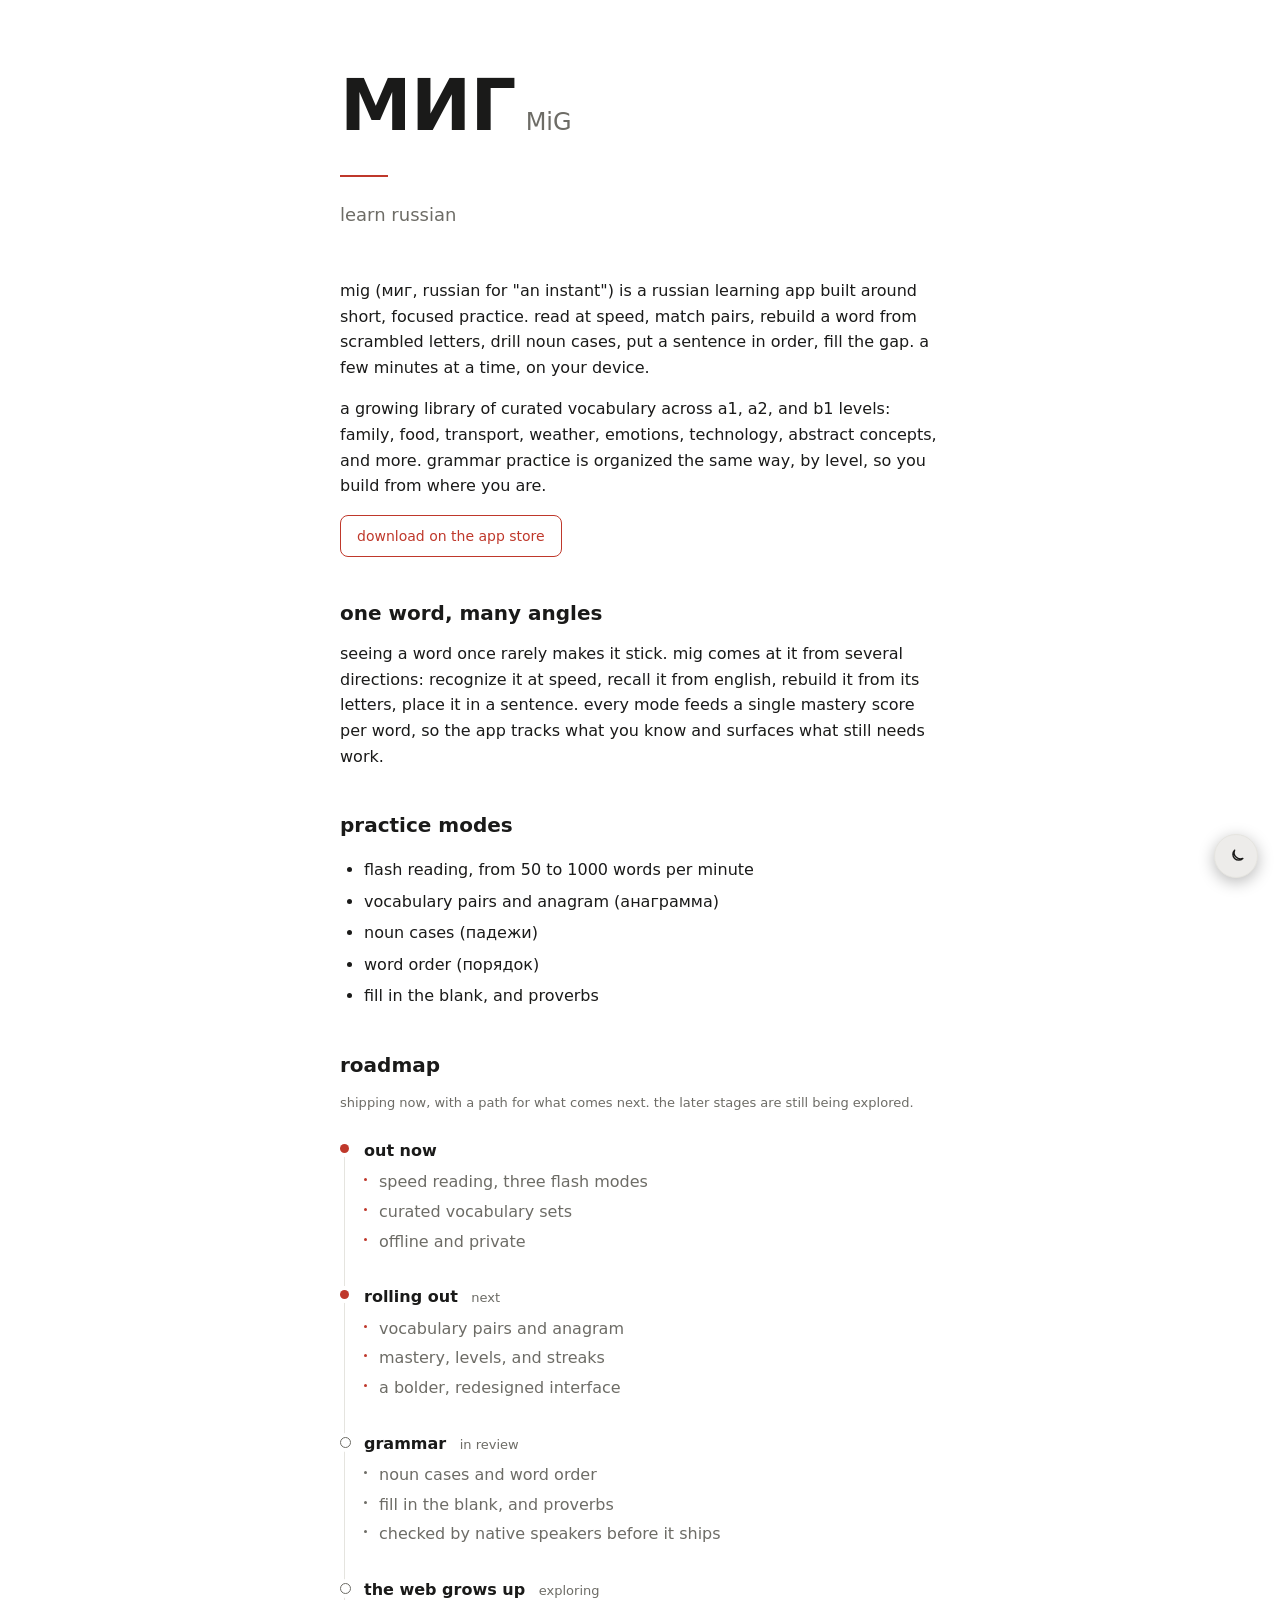
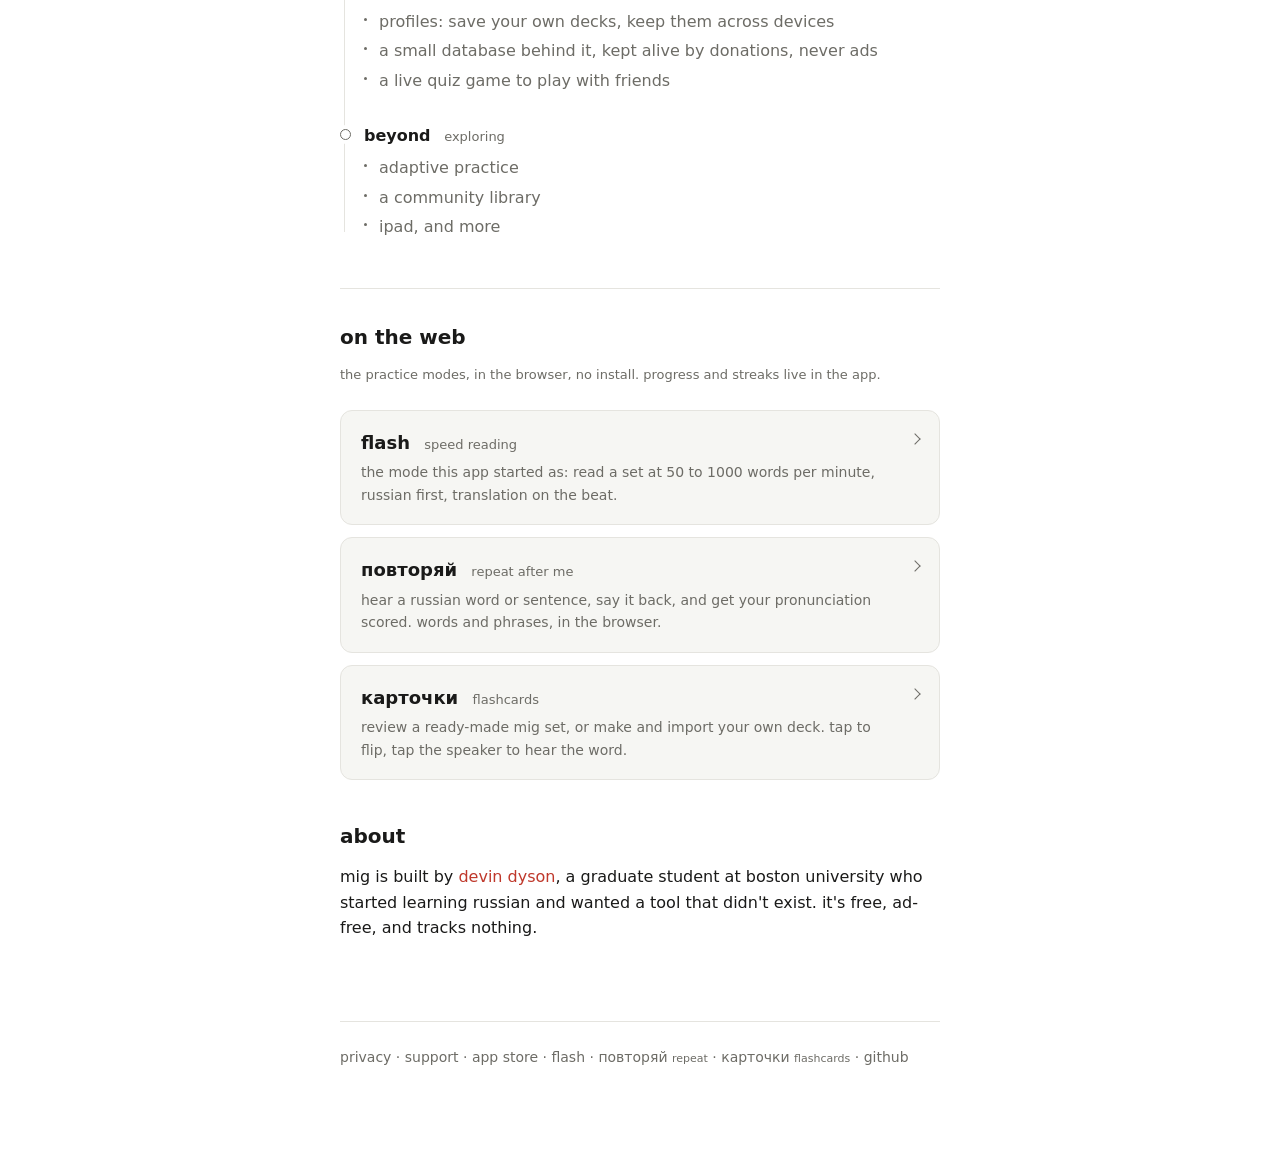
==== index.html @ af084c80 "flash on the web, and the roadmap grows up The speed reader — the mode this app started as — joins п" ====
<!DOCTYPE html>
<html lang="en">
<head>
<meta charset="UTF-8">
<meta name="viewport" content="width=device-width, initial-scale=1.0">
<title>mig · learn russian</title>
<meta name="description" content="mig is a russian learning app: speed reading, vocabulary practice, grammar, and повторяй, a pronunciation trainer you can play in the browser.">
<script>(function(){try{var t=localStorage.getItem('mig-theme')||(matchMedia('(prefers-color-scheme: dark)').matches?'dark':'light');document.documentElement.setAttribute('data-theme',t);}catch(e){document.documentElement.setAttribute('data-theme','dark');}})();</script>
<link rel="icon" href="/favicon.svg" type="image/svg+xml">
<link rel="icon" href="/favicon-96.png" sizes="96x96" type="image/png">
<link rel="apple-touch-icon" href="/apple-touch-icon.png">
<link rel="stylesheet" href="style.css">
</head>
<body>
<main>
  <header class="lockup hero">
    <div class="logo big">
      <span class="cyrillic">МИГ</span>
      <span class="latin">MiG</span>
    </div>
    <div class="rule"></div>
    <p class="tagline">learn russian</p>
  </header>

  <section>
    <p>mig (миг, russian for "an instant") is a russian learning app built around short, focused practice. read at speed, match pairs, rebuild a word from scrambled letters, drill noun cases, put a sentence in order, fill the gap. a few minutes at a time, on your device.</p>
    <p>a growing library of curated vocabulary across a1, a2, and b1 levels: family, food, transport, weather, emotions, technology, abstract concepts, and more. grammar practice is organized the same way, by level, so you build from where you are.</p>
    <a class="cta" href="https://apps.apple.com/us/app/mig-russian-speed-reader/id6774667702">download on the app store</a>
  </section>

  <section>
    <h2>one word, many angles</h2>
    <p>seeing a word once rarely makes it stick. mig comes at it from several directions: recognize it at speed, recall it from english, rebuild it from its letters, place it in a sentence. every mode feeds a single mastery score per word, so the app tracks what you know and surfaces what still needs work.</p>
  </section>

  <section>
    <h2>practice modes</h2>
    <ul>
      <li>flash reading, from 50 to 1000 words per minute</li>
      <li>vocabulary pairs and anagram (анаграмма)</li>
      <li>noun cases (падежи)</li>
      <li>word order (порядок)</li>
      <li>fill in the blank, and proverbs</li>
    </ul>
  </section>

  <section>
    <h2>roadmap</h2>
    <p class="meta">shipping now, with a path for what comes next. the later stages are still being explored.</p>
    <div class="roadmap">
      <div class="stage">
        <h3>out now</h3>
        <ul>
          <li>speed reading, three flash modes</li>
          <li>curated vocabulary sets</li>
          <li>offline and private</li>
        </ul>
      </div>
      <div class="stage">
        <h3>rolling out <span class="when">next</span></h3>
        <ul>
          <li>vocabulary pairs and anagram</li>
          <li>mastery, levels, and streaks</li>
          <li>a bolder, redesigned interface</li>
        </ul>
      </div>
      <div class="stage exploring">
        <h3>grammar <span class="when">in review</span></h3>
        <ul>
          <li>noun cases and word order</li>
          <li>fill in the blank, and proverbs</li>
          <li>checked by native speakers before it ships</li>
        </ul>
      </div>
      <div class="stage exploring">
        <h3>the web grows up <span class="when">exploring</span></h3>
        <ul>
          <li>profiles: save your own decks, keep them across devices</li>
          <li>a small database behind it, kept alive by donations, never ads</li>
          <li>a live quiz game to play with friends</li>
        </ul>
      </div>
      <div class="stage exploring">
        <h3>beyond <span class="when">exploring</span></h3>
        <ul>
          <li>adaptive practice</li>
          <li>a community library</li>
          <li>ipad, and more</li>
        </ul>
      </div>
    </div>
  </section>

  <section class="onweb">
    <h2>on the web</h2>
    <p class="meta">the practice modes, in the browser, no install. progress and streaks live in the app.</p>
    <a class="tool" href="flash/">
      <div class="tool-name">flash <span class="lat">speed reading</span></div>
      <div class="tool-desc">the mode this app started as: read a set at 50 to 1000 words per minute, russian first, translation on the beat.</div>
    </a>
    <a class="tool" href="repeat/">
      <div class="tool-name">повторяй <span class="lat">repeat after me</span></div>
      <div class="tool-desc">hear a russian word or sentence, say it back, and get your pronunciation scored. words and phrases, in the browser.</div>
    </a>
    <a class="tool" href="cards/">
      <div class="tool-name">карточки <span class="lat">flashcards</span></div>
      <div class="tool-desc">review a ready-made mig set, or make and import your own deck. tap to flip, tap the speaker to hear the word.</div>
    </a>
  </section>

  <section>
    <h2>about</h2>
    <p>mig is built by <a href="https://github.com/ddyson1">devin dyson</a>, a graduate student at boston university who started learning russian and wanted a tool that didn't exist. it's free, ad-free, and tracks nothing.</p>
  </section>

  <footer>
    <a href="privacy.html">privacy</a> ·
    <a href="support.html">support</a> ·
    <a href="https://apps.apple.com/us/app/mig-russian-speed-reader/id6774667702">app store</a> ·
    <a href="flash/">flash</a> ·
    <a href="repeat/">повторяй <span class="lat">repeat</span></a> ·
    <a href="cards/">карточки <span class="lat">flashcards</span></a> ·
    <a href="https://github.com/mig-app">github</a>
  </footer>
</main>
<script src="theme.js"></script>
</body>
</html>
---- style.css ----
/* mig site brand language: notebook dark ground, near-white text,
   oxblood accents, lowercase, hairline rules.

   the palette now comes from the shared MiG design system (tokens.css,
   vendored from @mig/design). the site's own variable names are kept so the
   rest of this file is untouched. each one just points at a canonical
   --mig-* token, so the site and the app stay one color in one place.
   re-copy tokens.css from the design system when the palette changes. */
@import "tokens.css";

:root {
  --ground: var(--mig-ground);
  --card: var(--mig-card);
  --text: var(--mig-near-white);
  --muted: var(--mig-dim);
  --oxblood: var(--mig-oxblood);
  --hairline: var(--mig-hairline);
  --on-accent: #f5f3ec; /* text on the oxblood fill; stays light in both themes */
}

/* Light mode: clean white ground, neutral ink, the same single oxblood accent.
   Follows the device by default (a tiny inline script in each page sets
   data-theme before first paint); the corner toggle overrides and remembers. */
:root[data-theme="light"] {
  --mig-ground: #ffffff;
  --mig-card: #f6f6f3;
  --mig-panel: #edecea;
  --mig-hairline: #e5e4df;
  --mig-bar-floor: #f2f1ee;
  --mig-oxblood-bright: #a82e23;
  --mig-oxblood-wash: #fbe4df;
  --mig-near-white: #1a1a19;
  --mig-gloss: #45443e;
  --mig-dim: #6d6c66;
  --mig-muted: #8a8983;
}

* {
  box-sizing: border-box;
  margin: 0;
  padding: 0;
}

html {
  background: var(--ground);
  -webkit-font-smoothing: antialiased;
  -moz-osx-font-smoothing: grayscale;
}

body {
  background: var(--ground);
  color: var(--text);
  font-family: -apple-system, BlinkMacSystemFont, "Segoe UI", "DejaVu Sans",
               system-ui, sans-serif;
  font-size: 16px;
  line-height: 1.6;
  min-height: 100vh;
  padding: 48px 24px 96px;
}

main {
  max-width: 600px;
  margin: 0 auto;
}

/* The МИГ / MiG lockup */
.lockup {
  margin-bottom: 48px;
}

.logo {
  display: flex;
  align-items: baseline;
  gap: 10px;
  text-decoration: none;
  color: var(--text);
}

.logo .cyrillic {
  font-size: 38px;
  font-weight: 600;
  letter-spacing: -0.01em;
}

.logo .latin {
  font-size: 14px;
  color: var(--muted);
  font-weight: 400;
}

.logo.big .cyrillic {
  font-size: 72px;
}

.logo.big .latin {
  font-size: 24px;
}

.rule {
  width: 48px;
  height: 2px;
  background: var(--oxblood);
  margin-top: 12px;
}

.hero .tagline {
  margin-top: 24px;
  color: var(--muted);
  font-size: 18px;
}

/* Typography */
h1 {
  font-size: 32px;
  font-weight: 600;
  margin-bottom: 8px;
  letter-spacing: -0.01em;
}

h2 {
  font-size: 20px;
  font-weight: 600;
  margin-top: 40px;
  margin-bottom: 12px;
  color: var(--text);
}

h3 {
  font-size: 16px;
  font-weight: 600;
  margin-top: 24px;
  margin-bottom: 8px;
  color: var(--text);
}

p {
  margin-bottom: 16px;
  color: var(--text);
}

.meta {
  color: var(--muted);
  font-size: 13px;
  margin-bottom: 24px;
}

ul {
  margin: 16px 0 24px 24px;
  color: var(--text);
}

li {
  margin-bottom: 6px;
}

.email {
  font-size: 18px;
  margin: 24px 0;
}

pre {
  background: var(--card);
  border-radius: 8px;
  padding: 16px;
  margin: 12px 0 20px;
  font-family: ui-monospace, SFMono-Regular, "SF Mono", Menlo, Consolas,
               "DejaVu Sans Mono", monospace;
  font-size: 14px;
  color: var(--text);
  overflow-x: auto;
  line-height: 1.5;
}

a {
  color: var(--oxblood);
  text-decoration: none;
  border-bottom: 1px solid transparent;
  transition: border-color 0.15s ease;
}

a:hover {
  border-bottom-color: var(--oxblood);
}

section {
  margin-bottom: 32px;
}

footer {
  margin-top: 80px;
  padding-top: 24px;
  border-top: 1px solid var(--hairline);
  color: var(--muted);
  font-size: 14px;
}

footer a {
  color: var(--muted);
}

footer a:hover {
  color: var(--text);
  border-bottom-color: var(--muted);
}

/* Mobile tightening */
@media (max-width: 480px) {
  body {
    padding: 32px 20px 64px;
    font-size: 15px;
  }

  .logo.big .cyrillic {
    font-size: 56px;
  }

  .logo.big .latin {
    font-size: 20px;
  }

  h1 {
    font-size: 28px;
  }

  .hero .tagline {
    font-size: 16px;
  }
}

/* roadmap (home): vertical timeline, uses existing brand tokens */
.roadmap {
  position: relative;
  margin-top: 8px;
  padding-left: 24px;
}
.roadmap::before {
  content: "";
  position: absolute;
  left: 4px;
  top: 6px;
  bottom: 8px;
  width: 1px;
  background: var(--hairline);
}
.roadmap .stage {
  position: relative;
  padding-bottom: 26px;
}
.roadmap .stage:last-child { padding-bottom: 0; }
.roadmap .stage::before {
  content: "";
  position: absolute;
  left: -24px;
  top: 6px;
  width: 9px;
  height: 9px;
  border-radius: 50%;
  background: var(--oxblood);
  box-shadow: 0 0 0 4px var(--ground);
}
.roadmap .stage.exploring::before {
  background: var(--ground);
  border: 1.5px solid var(--muted);
}
.roadmap h3 { margin-top: 0; margin-bottom: 6px; }
.roadmap h3 .when {
  font-weight: 400;
  font-size: 13px;
  color: var(--muted);
  margin-left: 8px;
}
.roadmap ul { margin: 0; list-style: none; }
.roadmap li {
  position: relative;
  padding-left: 15px;
  margin-bottom: 4px;
  color: var(--muted);
}
.roadmap li::before {
  content: "";
  position: absolute;
  left: 0;
  top: 9px;
  width: 3px;
  height: 3px;
  border-radius: 50%;
  background: var(--oxblood);
}
.roadmap .stage.exploring li::before { background: var(--muted); }

/* home hub: app-store cta + web-tool cards */
.cta {
  display: inline-block;
  padding: 9px 16px;
  border: 1px solid var(--oxblood);
  border-radius: 8px;
  color: var(--oxblood);
  font-size: 14px;
  font-weight: 500;
  border-bottom: 1px solid var(--oxblood);
  transition: background 0.15s ease, color 0.15s ease;
}
.cta:hover {
  background: var(--oxblood);
  color: var(--on-accent);
  border-bottom-color: var(--oxblood);
}
.tool {
  display: block;
  position: relative;
  background: var(--card);
  border: 1px solid var(--hairline);
  border-radius: 12px;
  padding: 18px 44px 18px 20px;
  margin-bottom: 12px;
  border-bottom: 1px solid var(--hairline);
  transition: border-color 0.15s ease, transform 0.15s ease;
}
.tool:hover { border-color: var(--oxblood); border-bottom-color: var(--oxblood); }
/* a quiet chevron that nudges on hover, so the card reads as a link */
.tool::after {
  content: ""; position: absolute; top: 24px; right: 20px;
  width: 7px; height: 7px;
  border-right: 1.5px solid var(--muted); border-top: 1.5px solid var(--muted);
  transform: rotate(45deg);
  transition: border-color 0.15s ease, transform 0.15s ease;
}
.tool:hover::after { border-color: var(--oxblood); transform: rotate(45deg) translate(2px, -2px); }
.tool-name { font-size: 18px; font-weight: 600; color: var(--text); }
.tool-name .lat { font-size: 13px; color: var(--muted); font-weight: 400; margin-left: 8px; }
.tool-desc { font-size: 14px; color: var(--muted); margin-top: 4px; }

/* "on the web": set the web tools apart from the app pitch with a top rule */
.onweb {
  border-top: 1px solid var(--hairline);
  margin-top: 48px;
  padding-top: 32px;
}
.onweb h2 { margin-top: 0; }

/* theme toggle: a small corner button, present on every page (injected by theme.js).
   uses the lighter panel fill plus a soft shadow so it floats and is easy to find. */
.themetoggle {
  position: fixed; bottom: 22px; right: 22px; z-index: 50;
  width: 44px; height: 44px; border-radius: 50%;
  display: grid; place-items: center;
  background: var(--mig-panel); border: 1px solid var(--hairline);
  color: var(--text); cursor: pointer;
  box-shadow: 0 4px 16px rgba(0, 0, 0, 0.28);
  transition: color 0.15s ease, border-color 0.15s ease, transform 0.15s ease;
}
.themetoggle:hover { color: var(--oxblood); border-color: var(--oxblood); transform: translateY(-1px); }
.themetoggle svg { width: 19px; height: 19px; }
@media (max-width: 480px) { .themetoggle { bottom: 16px; right: 16px; } }

/* ready-made vocabulary sets, shared by карточки and повторяй */
.setshead { margin: 34px 0 2px; font-size: 13px; color: var(--muted); letter-spacing: 0.06em; }
.setslevel { margin: 20px 0 8px; font-size: 11px; color: var(--muted); letter-spacing: 0.16em; text-transform: uppercase; }
.setgrid { display: grid; grid-template-columns: 1fr 1fr; gap: 8px; }
.setrow {
  display: flex; align-items: center; justify-content: space-between; gap: 10px;
  background: var(--card); border: 1px solid var(--hairline); border-radius: 10px;
  padding: 12px 14px; cursor: pointer; font-family: inherit; text-align: left;
  transition: border-color 0.15s ease;
}
.setrow:hover { border-color: var(--oxblood); }
.setname { font-size: 14px; color: var(--text); }
.setcount { font-size: 12px; color: var(--muted); flex: none; font-variant-numeric: tabular-nums; }
@media (max-width: 480px) { .setgrid { grid-template-columns: 1fr; } }

/* bilingual chrome (повторяй + карточки): every russian ui label carries a
   quiet latin gloss so an english speaker can always navigate. the russian
   stays primary; the gloss is small, muted, never the accent. inline .lat
   sits beside a label; .lat-under is the block form for a second line under
   ledes, hints, and status text. */
.lat { font-size: 11px; color: var(--muted); font-weight: 400; }
.lat-under { display: block; font-size: 12px; color: var(--muted); font-weight: 400; margin-top: 3px; }
h1 .lat { font-size: 14px; }
/* when a filled button hovers, let the gloss follow the on-accent ink */
.btn:hover .lat { color: inherit; opacity: 0.8; }
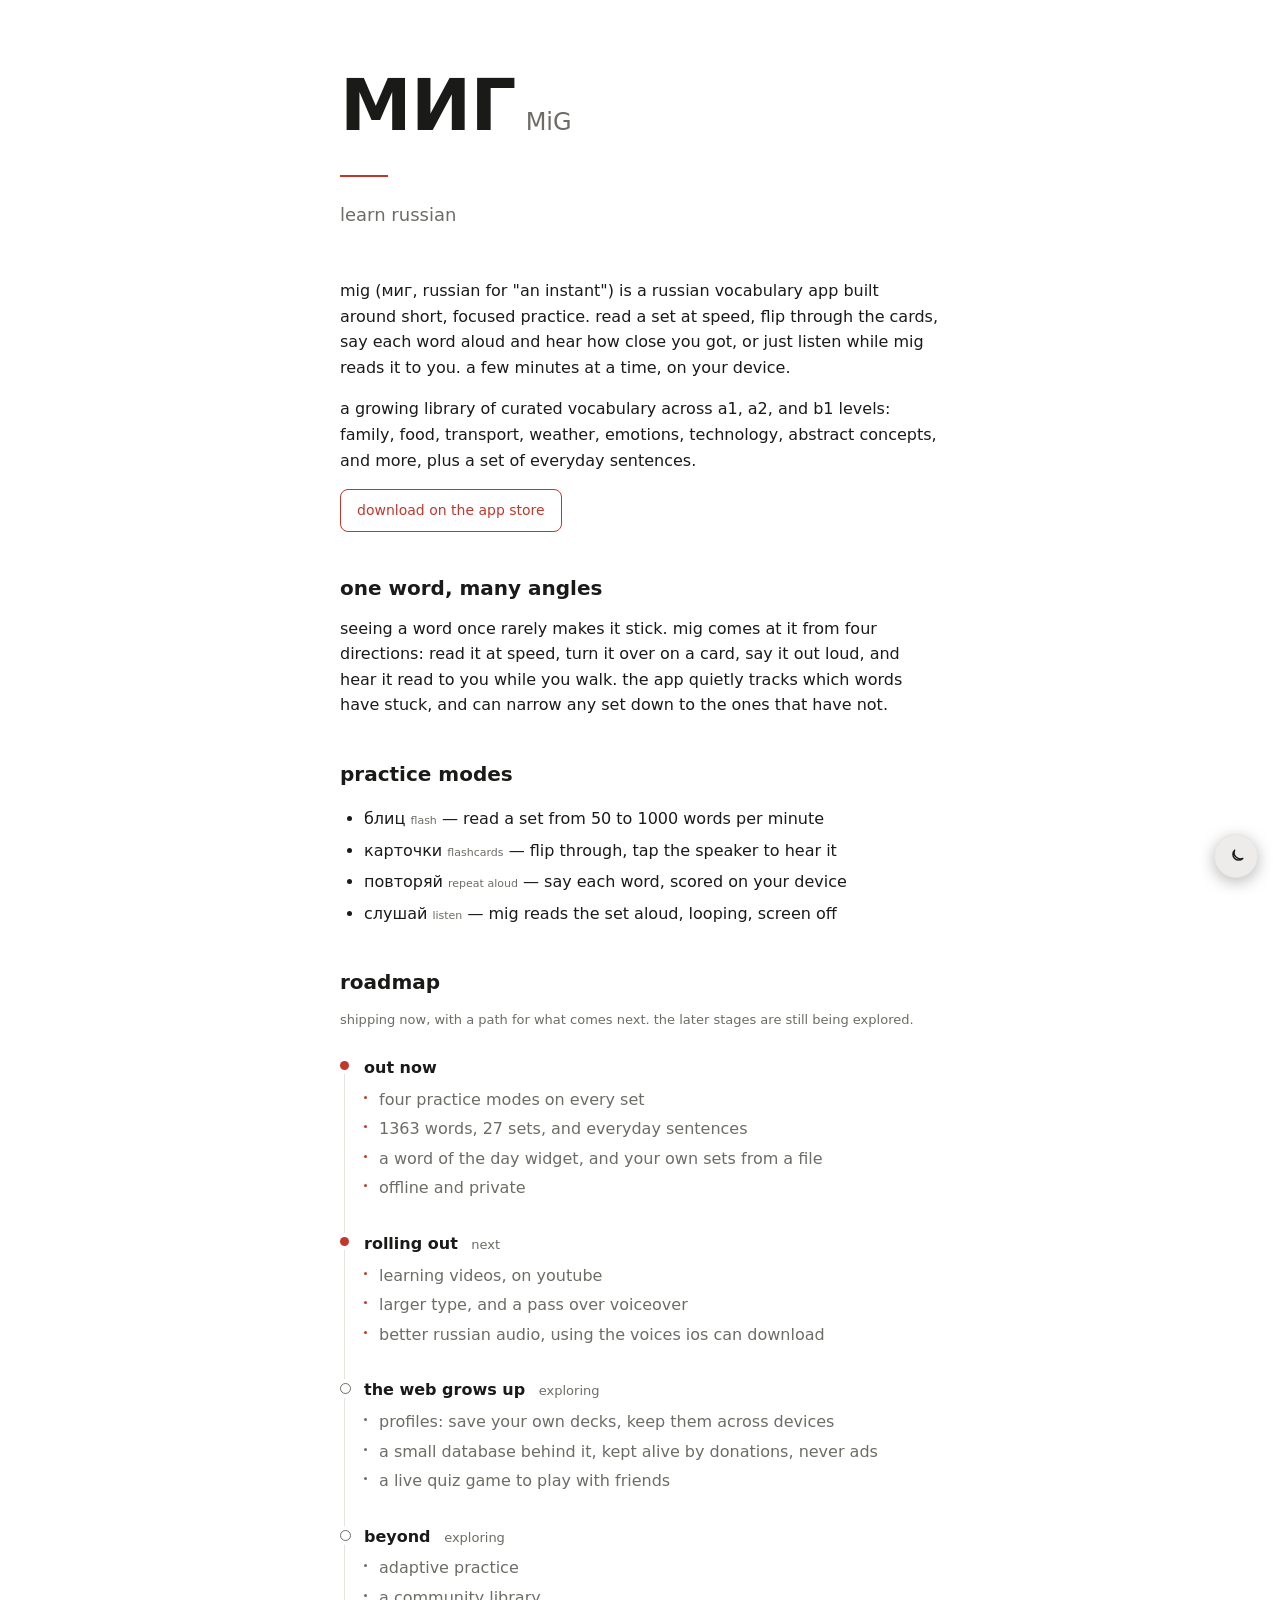
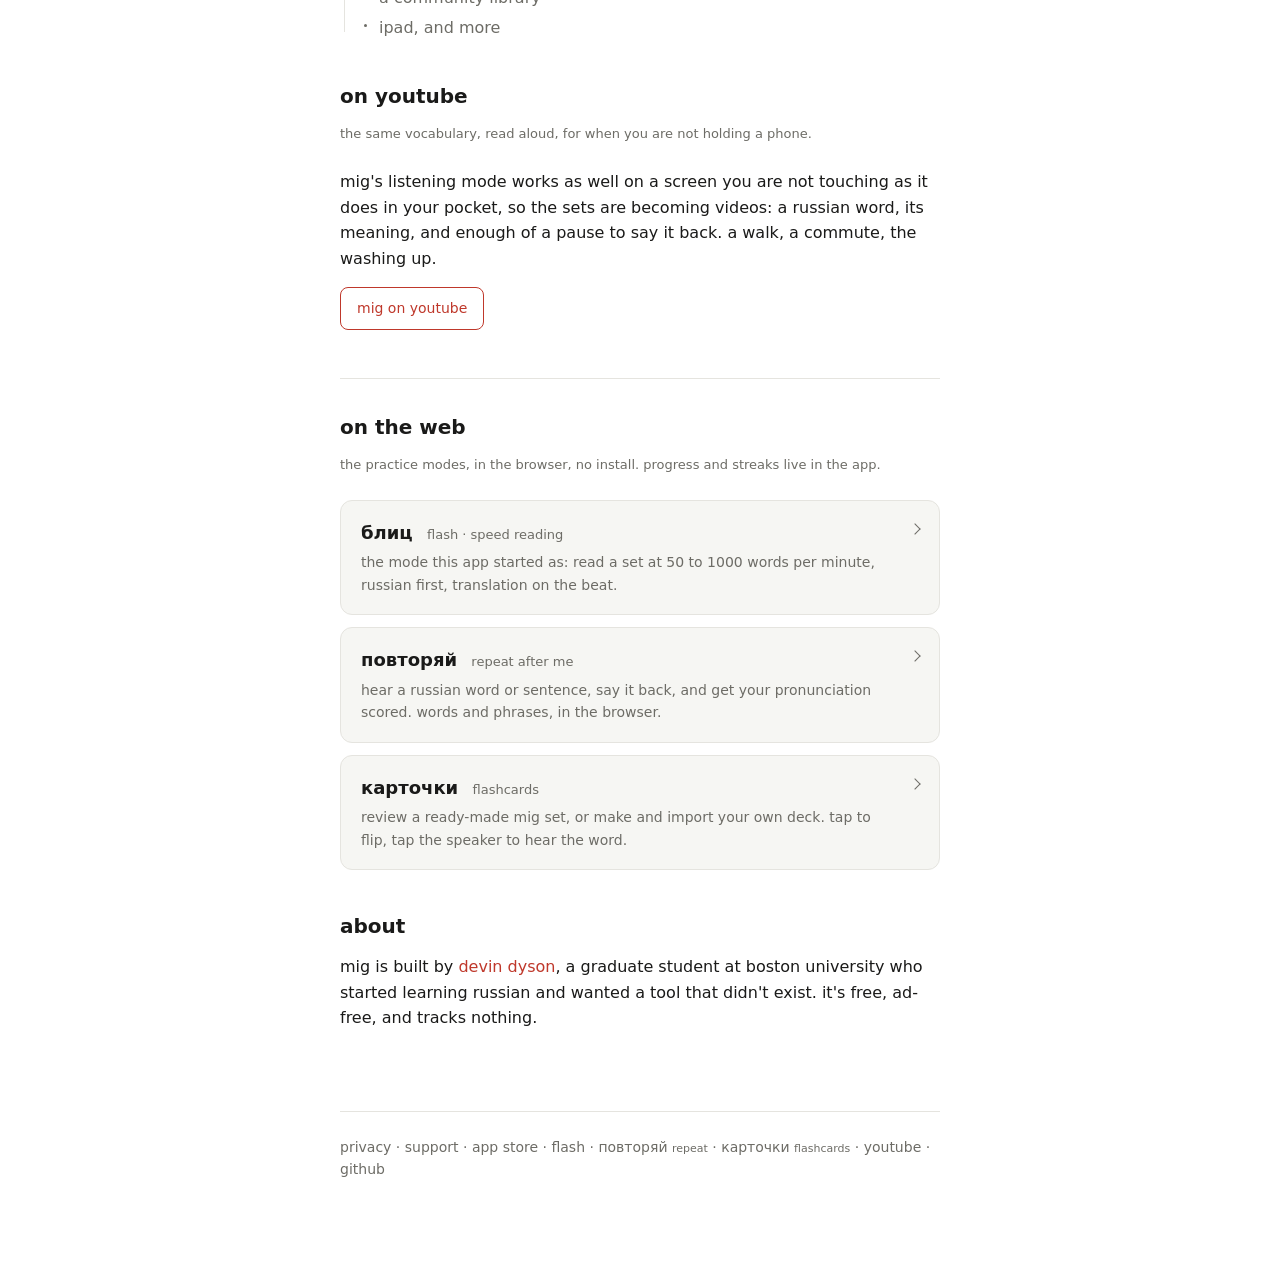
==== commit 870a97cc: "the site describes the app that exists Six things on this page were describing a product that was re" ====
--- a/index.html
+++ b/index.html
@@ -23,24 +23,23 @@
   </header>
 
   <section>
-    <p>mig (миг, russian for "an instant") is a russian learning app built around short, focused practice. read at speed, match pairs, rebuild a word from scrambled letters, drill noun cases, put a sentence in order, fill the gap. a few minutes at a time, on your device.</p>
-    <p>a growing library of curated vocabulary across a1, a2, and b1 levels: family, food, transport, weather, emotions, technology, abstract concepts, and more. grammar practice is organized the same way, by level, so you build from where you are.</p>
+    <p>mig (миг, russian for "an instant") is a russian vocabulary app built around short, focused practice. read a set at speed, flip through the cards, say each word aloud and hear how close you got, or just listen while mig reads it to you. a few minutes at a time, on your device.</p>
+    <p>a growing library of curated vocabulary across a1, a2, and b1 levels: family, food, transport, weather, emotions, technology, abstract concepts, and more, plus a set of everyday sentences.</p>
     <a class="cta" href="https://apps.apple.com/us/app/mig-russian-speed-reader/id6774667702">download on the app store</a>
   </section>
 
   <section>
     <h2>one word, many angles</h2>
-    <p>seeing a word once rarely makes it stick. mig comes at it from several directions: recognize it at speed, recall it from english, rebuild it from its letters, place it in a sentence. every mode feeds a single mastery score per word, so the app tracks what you know and surfaces what still needs work.</p>
+    <p>seeing a word once rarely makes it stick. mig comes at it from four directions: read it at speed, turn it over on a card, say it out loud, and hear it read to you while you walk. the app quietly tracks which words have stuck, and can narrow any set down to the ones that have not.</p>
   </section>
 
   <section>
     <h2>practice modes</h2>
     <ul>
-      <li>flash reading, from 50 to 1000 words per minute</li>
-      <li>vocabulary pairs and anagram (анаграмма)</li>
-      <li>noun cases (падежи)</li>
-      <li>word order (порядок)</li>
-      <li>fill in the blank, and proverbs</li>
+      <li>блиц <span class="lat">flash</span> — read a set from 50 to 1000 words per minute</li>
+      <li>карточки <span class="lat">flashcards</span> — flip through, tap the speaker to hear it</li>
+      <li>повторяй <span class="lat">repeat aloud</span> — say each word, scored on your device</li>
+      <li>слушай <span class="lat">listen</span> — mig reads the set aloud, looping, screen off</li>
     </ul>
   </section>
 
@@ -51,25 +50,18 @@
       <div class="stage">
         <h3>out now</h3>
         <ul>
-          <li>speed reading, three flash modes</li>
-          <li>curated vocabulary sets</li>
+          <li>four practice modes on every set</li>
+          <li>1363 words, 27 sets, and everyday sentences</li>
+          <li>a word of the day widget, and your own sets from a file</li>
           <li>offline and private</li>
         </ul>
       </div>
       <div class="stage">
         <h3>rolling out <span class="when">next</span></h3>
         <ul>
-          <li>vocabulary pairs and anagram</li>
-          <li>mastery, levels, and streaks</li>
-          <li>a bolder, redesigned interface</li>
-        </ul>
-      </div>
-      <div class="stage exploring">
-        <h3>grammar <span class="when">in review</span></h3>
-        <ul>
-          <li>noun cases and word order</li>
-          <li>fill in the blank, and proverbs</li>
-          <li>checked by native speakers before it ships</li>
+          <li>learning videos, on youtube</li>
+          <li>larger type, and a pass over voiceover</li>
+          <li>better russian audio, using the voices ios can download</li>
         </ul>
       </div>
       <div class="stage exploring">
@@ -91,11 +83,18 @@
     </div>
   </section>
 
+  <section>
+    <h2>on youtube</h2>
+    <p class="meta">the same vocabulary, read aloud, for when you are not holding a phone.</p>
+    <p>mig's listening mode works as well on a screen you are not touching as it does in your pocket, so the sets are becoming videos: a russian word, its meaning, and enough of a pause to say it back. a walk, a commute, the washing up.</p>
+    <a class="cta" href="https://www.youtube.com/channel/UC5Q3-BPVNTfhp_GgxylG9kQ">mig on youtube</a>
+  </section>
+
   <section class="onweb">
     <h2>on the web</h2>
     <p class="meta">the practice modes, in the browser, no install. progress and streaks live in the app.</p>
     <a class="tool" href="flash/">
-      <div class="tool-name">flash <span class="lat">speed reading</span></div>
+      <div class="tool-name">блиц <span class="lat">flash · speed reading</span></div>
       <div class="tool-desc">the mode this app started as: read a set at 50 to 1000 words per minute, russian first, translation on the beat.</div>
     </a>
     <a class="tool" href="repeat/">
@@ -120,6 +119,7 @@
     <a href="flash/">flash</a> ·
     <a href="repeat/">повторяй <span class="lat">repeat</span></a> ·
     <a href="cards/">карточки <span class="lat">flashcards</span></a> ·
+    <a href="https://www.youtube.com/channel/UC5Q3-BPVNTfhp_GgxylG9kQ">youtube</a> ·
     <a href="https://github.com/mig-app">github</a>
   </footer>
 </main>
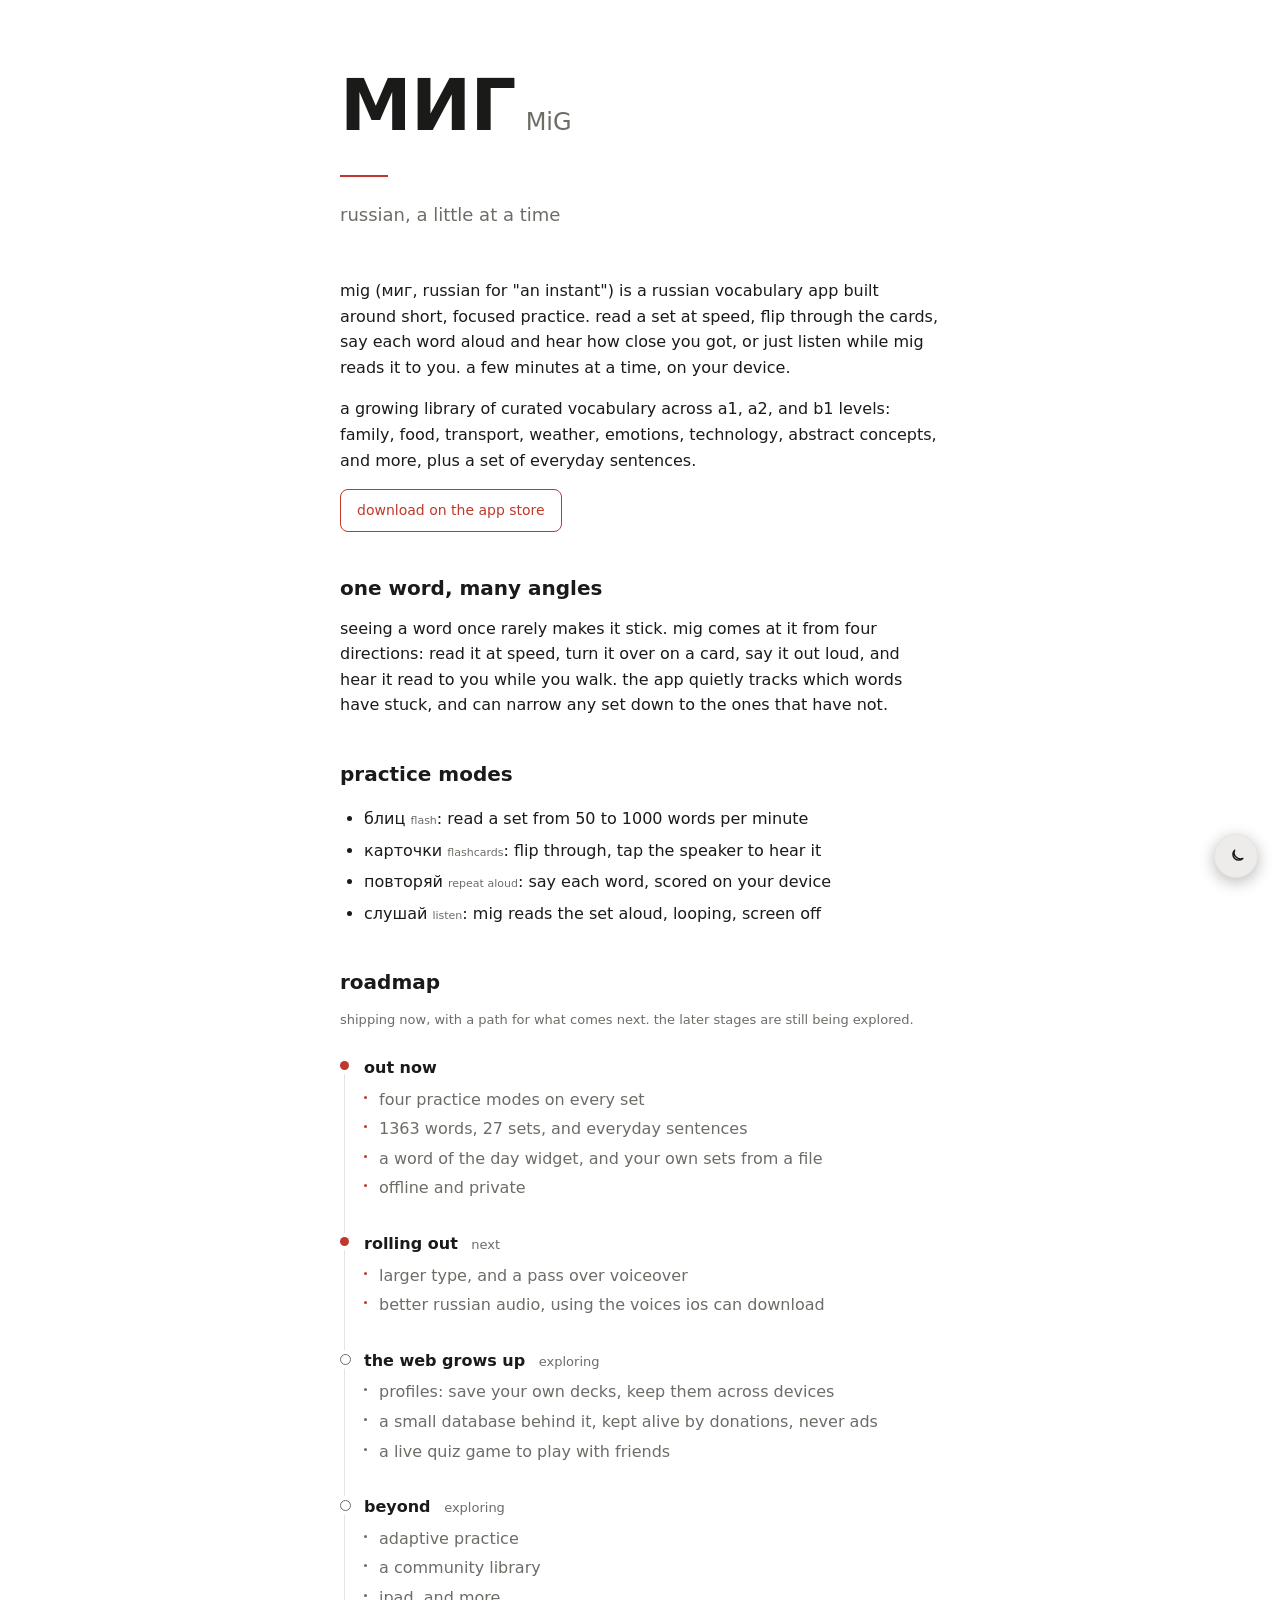
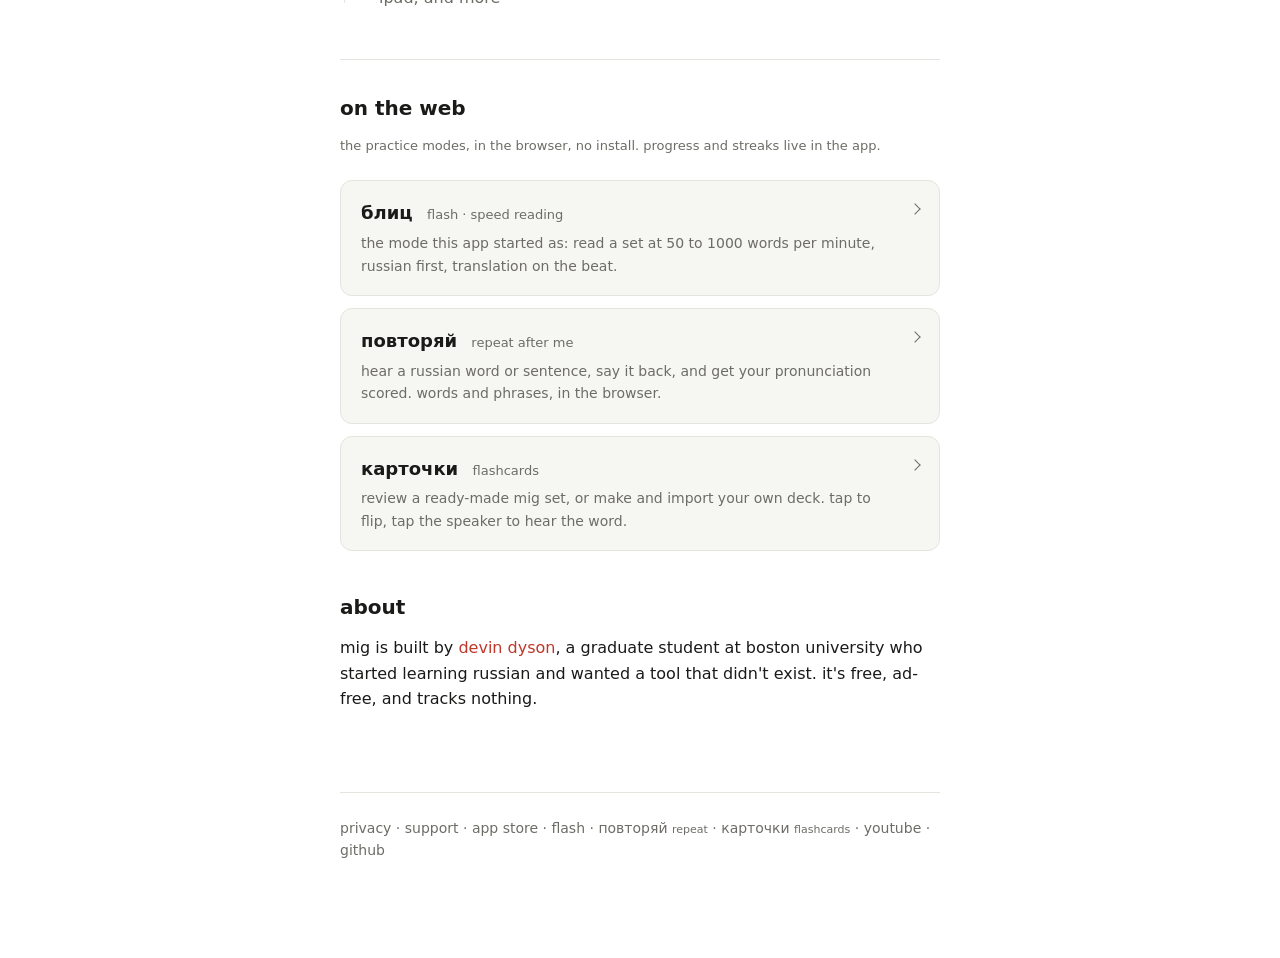
==== commit 2b4102cf: "fix what this branch got wrong, and the naming Three corrections to my own first pass on this page. " ====
--- a/index.html
+++ b/index.html
@@ -3,8 +3,8 @@
 <head>
 <meta charset="UTF-8">
 <meta name="viewport" content="width=device-width, initial-scale=1.0">
-<title>mig · learn russian</title>
-<meta name="description" content="mig is a russian learning app: speed reading, vocabulary practice, grammar, and повторяй, a pronunciation trainer you can play in the browser.">
+<title>mig: russian tutor</title>
+<meta name="description" content="mig is a free russian vocabulary app: 1363 words across 27 sets, a1 to b1. read a set at speed, flip the cards, say each word aloud, or just listen.">
 <script>(function(){try{var t=localStorage.getItem('mig-theme')||(matchMedia('(prefers-color-scheme: dark)').matches?'dark':'light');document.documentElement.setAttribute('data-theme',t);}catch(e){document.documentElement.setAttribute('data-theme','dark');}})();</script>
 <link rel="icon" href="/favicon.svg" type="image/svg+xml">
 <link rel="icon" href="/favicon-96.png" sizes="96x96" type="image/png">
@@ -19,7 +19,7 @@
       <span class="latin">MiG</span>
     </div>
     <div class="rule"></div>
-    <p class="tagline">learn russian</p>
+    <p class="tagline">russian, a little at a time</p>
   </header>
 
   <section>
@@ -36,10 +36,10 @@
   <section>
     <h2>practice modes</h2>
     <ul>
-      <li>блиц <span class="lat">flash</span> — read a set from 50 to 1000 words per minute</li>
-      <li>карточки <span class="lat">flashcards</span> — flip through, tap the speaker to hear it</li>
-      <li>повторяй <span class="lat">repeat aloud</span> — say each word, scored on your device</li>
-      <li>слушай <span class="lat">listen</span> — mig reads the set aloud, looping, screen off</li>
+      <li>блиц <span class="lat">flash</span>: read a set from 50 to 1000 words per minute</li>
+      <li>карточки <span class="lat">flashcards</span>: flip through, tap the speaker to hear it</li>
+      <li>повторяй <span class="lat">repeat aloud</span>: say each word, scored on your device</li>
+      <li>слушай <span class="lat">listen</span>: mig reads the set aloud, looping, screen off</li>
     </ul>
   </section>
 
@@ -59,7 +59,6 @@
       <div class="stage">
         <h3>rolling out <span class="when">next</span></h3>
         <ul>
-          <li>learning videos, on youtube</li>
           <li>larger type, and a pass over voiceover</li>
           <li>better russian audio, using the voices ios can download</li>
         </ul>
@@ -81,13 +80,6 @@
         </ul>
       </div>
     </div>
-  </section>
-
-  <section>
-    <h2>on youtube</h2>
-    <p class="meta">the same vocabulary, read aloud, for when you are not holding a phone.</p>
-    <p>mig's listening mode works as well on a screen you are not touching as it does in your pocket, so the sets are becoming videos: a russian word, its meaning, and enough of a pause to say it back. a walk, a commute, the washing up.</p>
-    <a class="cta" href="https://www.youtube.com/channel/UC5Q3-BPVNTfhp_GgxylG9kQ">mig on youtube</a>
   </section>
 
   <section class="onweb">
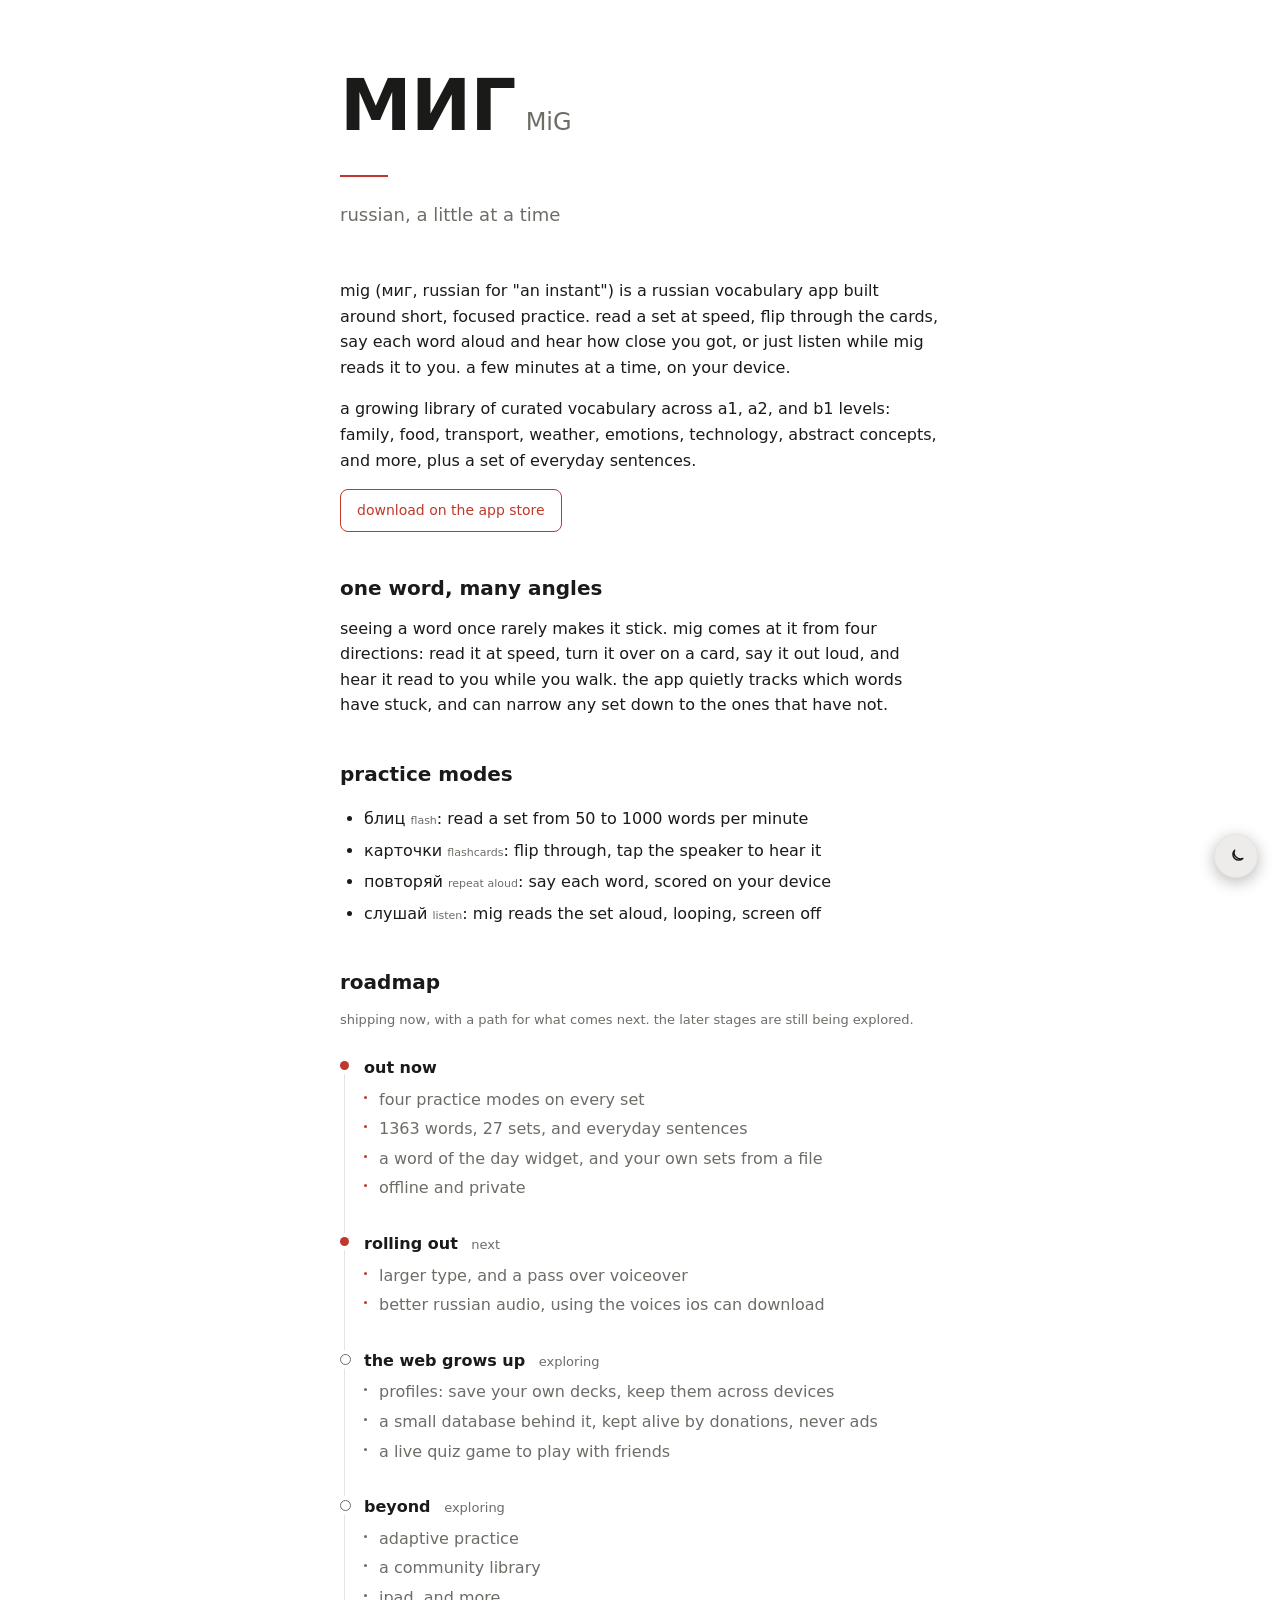
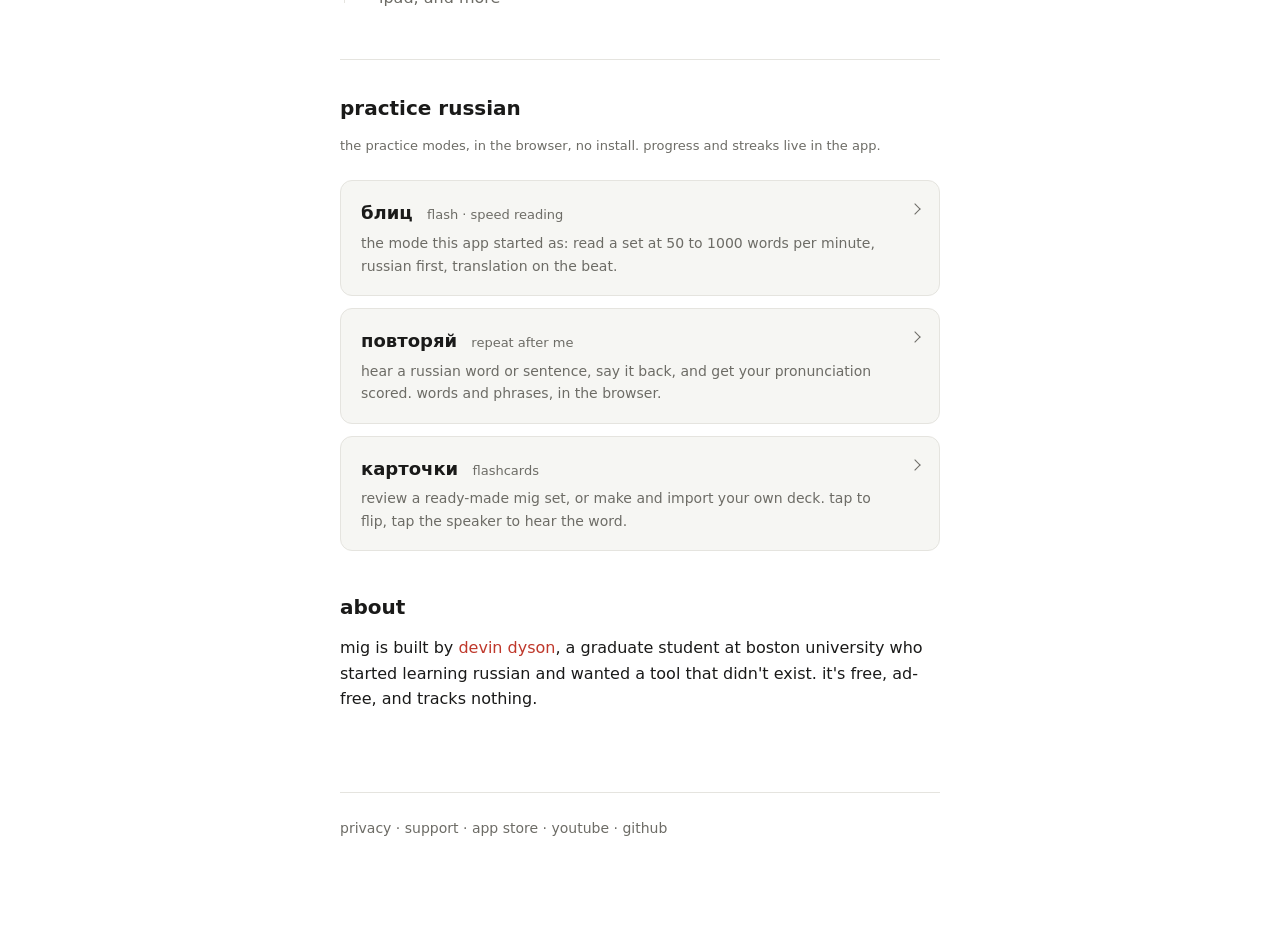
==== commit e7fc69b3: "practice russian, and a shorter footer The section heading named where the tools are rather than wha" ====
--- a/index.html
+++ b/index.html
@@ -83,7 +83,7 @@
   </section>
 
   <section class="onweb">
-    <h2>on the web</h2>
+    <h2>practice russian</h2>
     <p class="meta">the practice modes, in the browser, no install. progress and streaks live in the app.</p>
     <a class="tool" href="flash/">
       <div class="tool-name">блиц <span class="lat">flash · speed reading</span></div>
@@ -108,9 +108,6 @@
     <a href="privacy.html">privacy</a> ·
     <a href="support.html">support</a> ·
     <a href="https://apps.apple.com/us/app/mig-russian-speed-reader/id6774667702">app store</a> ·
-    <a href="flash/">flash</a> ·
-    <a href="repeat/">повторяй <span class="lat">repeat</span></a> ·
-    <a href="cards/">карточки <span class="lat">flashcards</span></a> ·
     <a href="https://www.youtube.com/channel/UC5Q3-BPVNTfhp_GgxylG9kQ">youtube</a> ·
     <a href="https://github.com/mig-app">github</a>
   </footer>
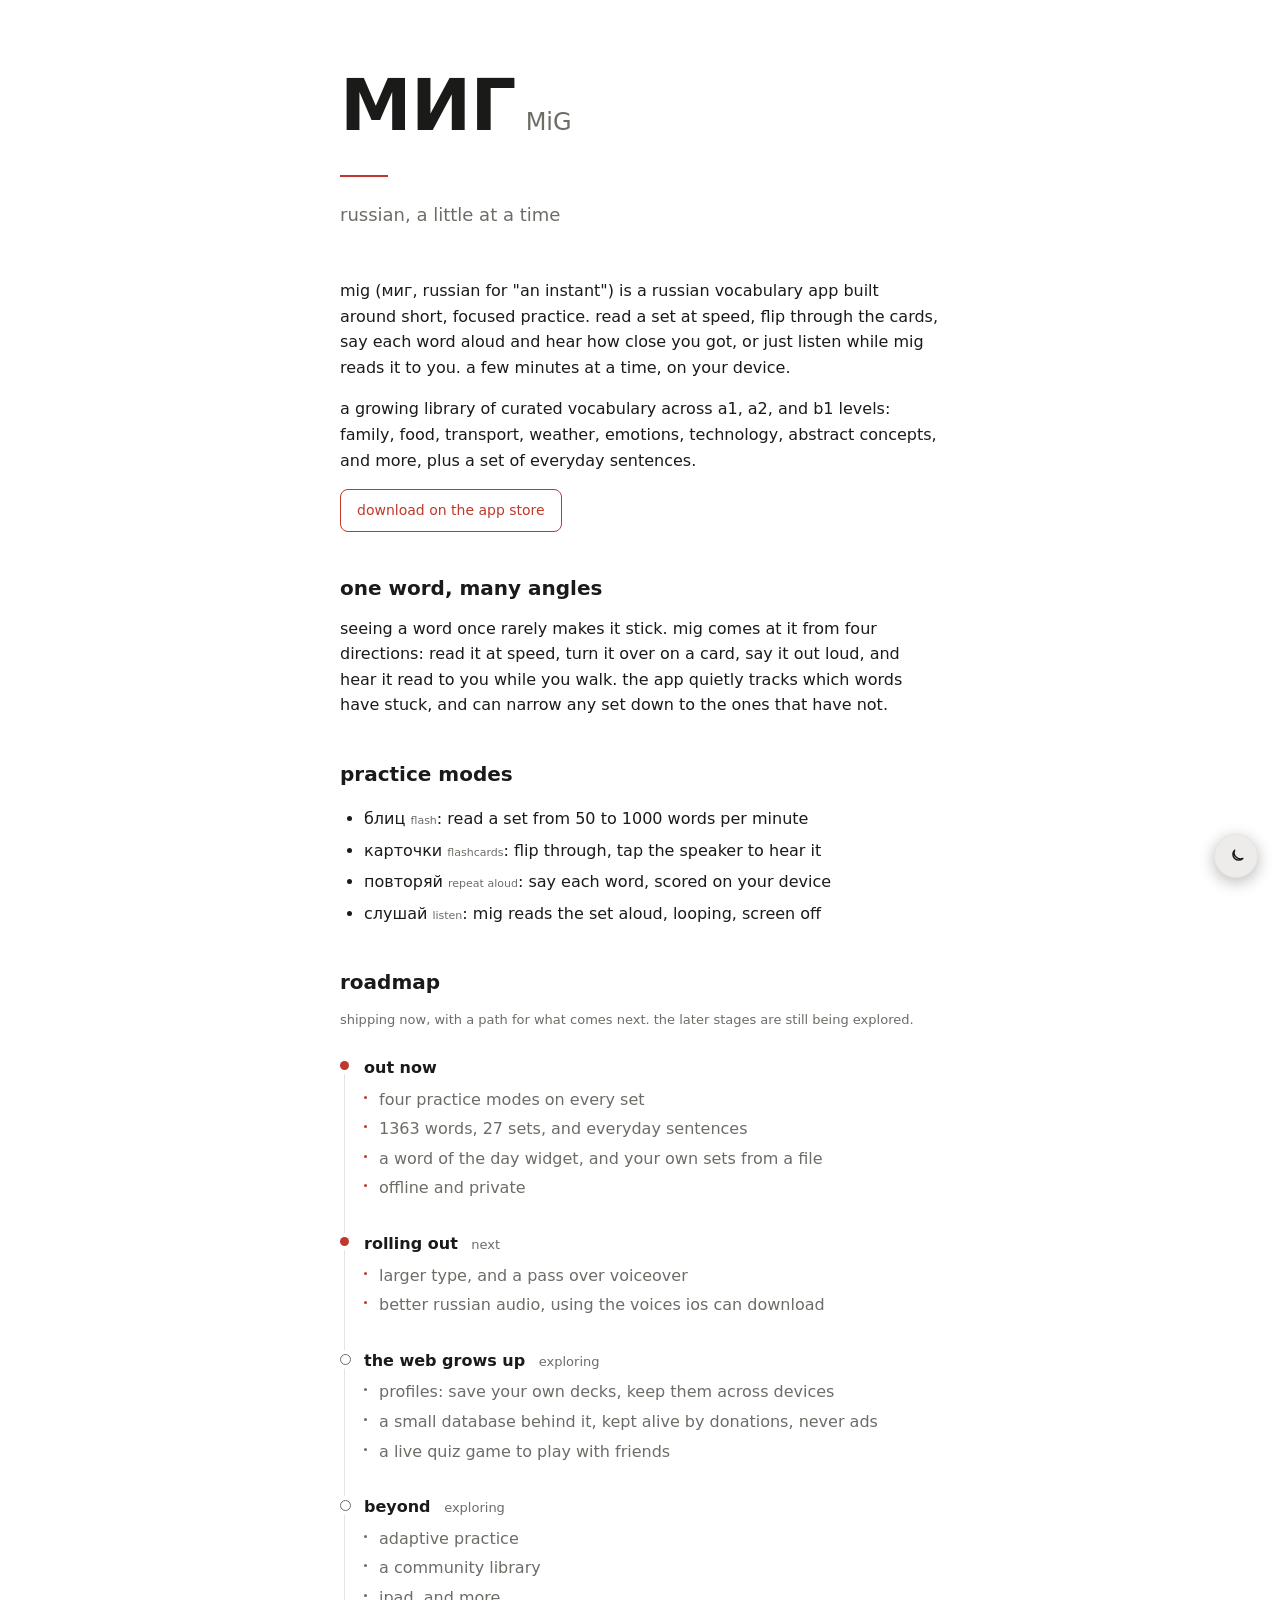
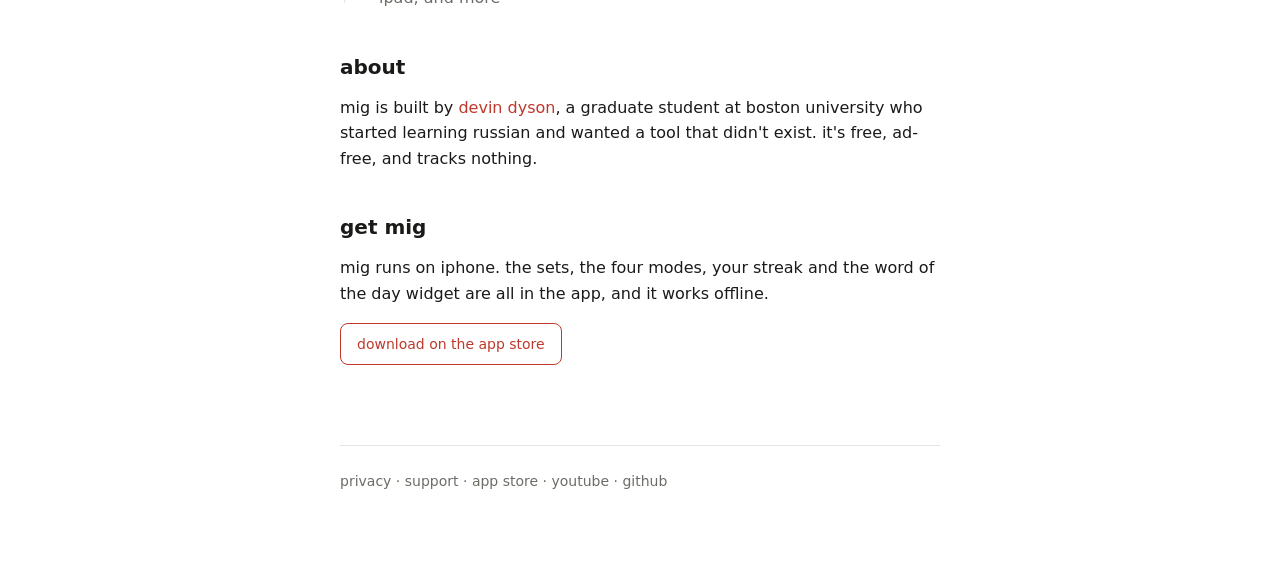
==== commit cb2e97e9: "practice moves into the app; the site explains and points Removes the browser versions of блиц, повт" ====
--- a/index.html
+++ b/index.html
@@ -82,26 +82,15 @@
     </div>
   </section>
 
-  <section class="onweb">
-    <h2>practice russian</h2>
-    <p class="meta">the practice modes, in the browser, no install. progress and streaks live in the app.</p>
-    <a class="tool" href="flash/">
-      <div class="tool-name">блиц <span class="lat">flash · speed reading</span></div>
-      <div class="tool-desc">the mode this app started as: read a set at 50 to 1000 words per minute, russian first, translation on the beat.</div>
-    </a>
-    <a class="tool" href="repeat/">
-      <div class="tool-name">повторяй <span class="lat">repeat after me</span></div>
-      <div class="tool-desc">hear a russian word or sentence, say it back, and get your pronunciation scored. words and phrases, in the browser.</div>
-    </a>
-    <a class="tool" href="cards/">
-      <div class="tool-name">карточки <span class="lat">flashcards</span></div>
-      <div class="tool-desc">review a ready-made mig set, or make and import your own deck. tap to flip, tap the speaker to hear the word.</div>
-    </a>
+  <section>
+    <h2>about</h2>
+    <p>mig is built by <a href="https://github.com/ddyson1">devin dyson</a>, a graduate student at boston university who started learning russian and wanted a tool that didn't exist. it's free, ad-free, and tracks nothing.</p>
   </section>
 
   <section>
-    <h2>about</h2>
-    <p>mig is built by <a href="https://github.com/ddyson1">devin dyson</a>, a graduate student at boston university who started learning russian and wanted a tool that didn't exist. it's free, ad-free, and tracks nothing.</p>
+    <h2>get mig</h2>
+    <p>mig runs on iphone. the sets, the four modes, your streak and the word of the day widget are all in the app, and it works offline.</p>
+    <a class="cta" href="https://apps.apple.com/us/app/mig-russian-speed-reader/id6774667702">download on the app store</a>
   </section>
 
   <footer>
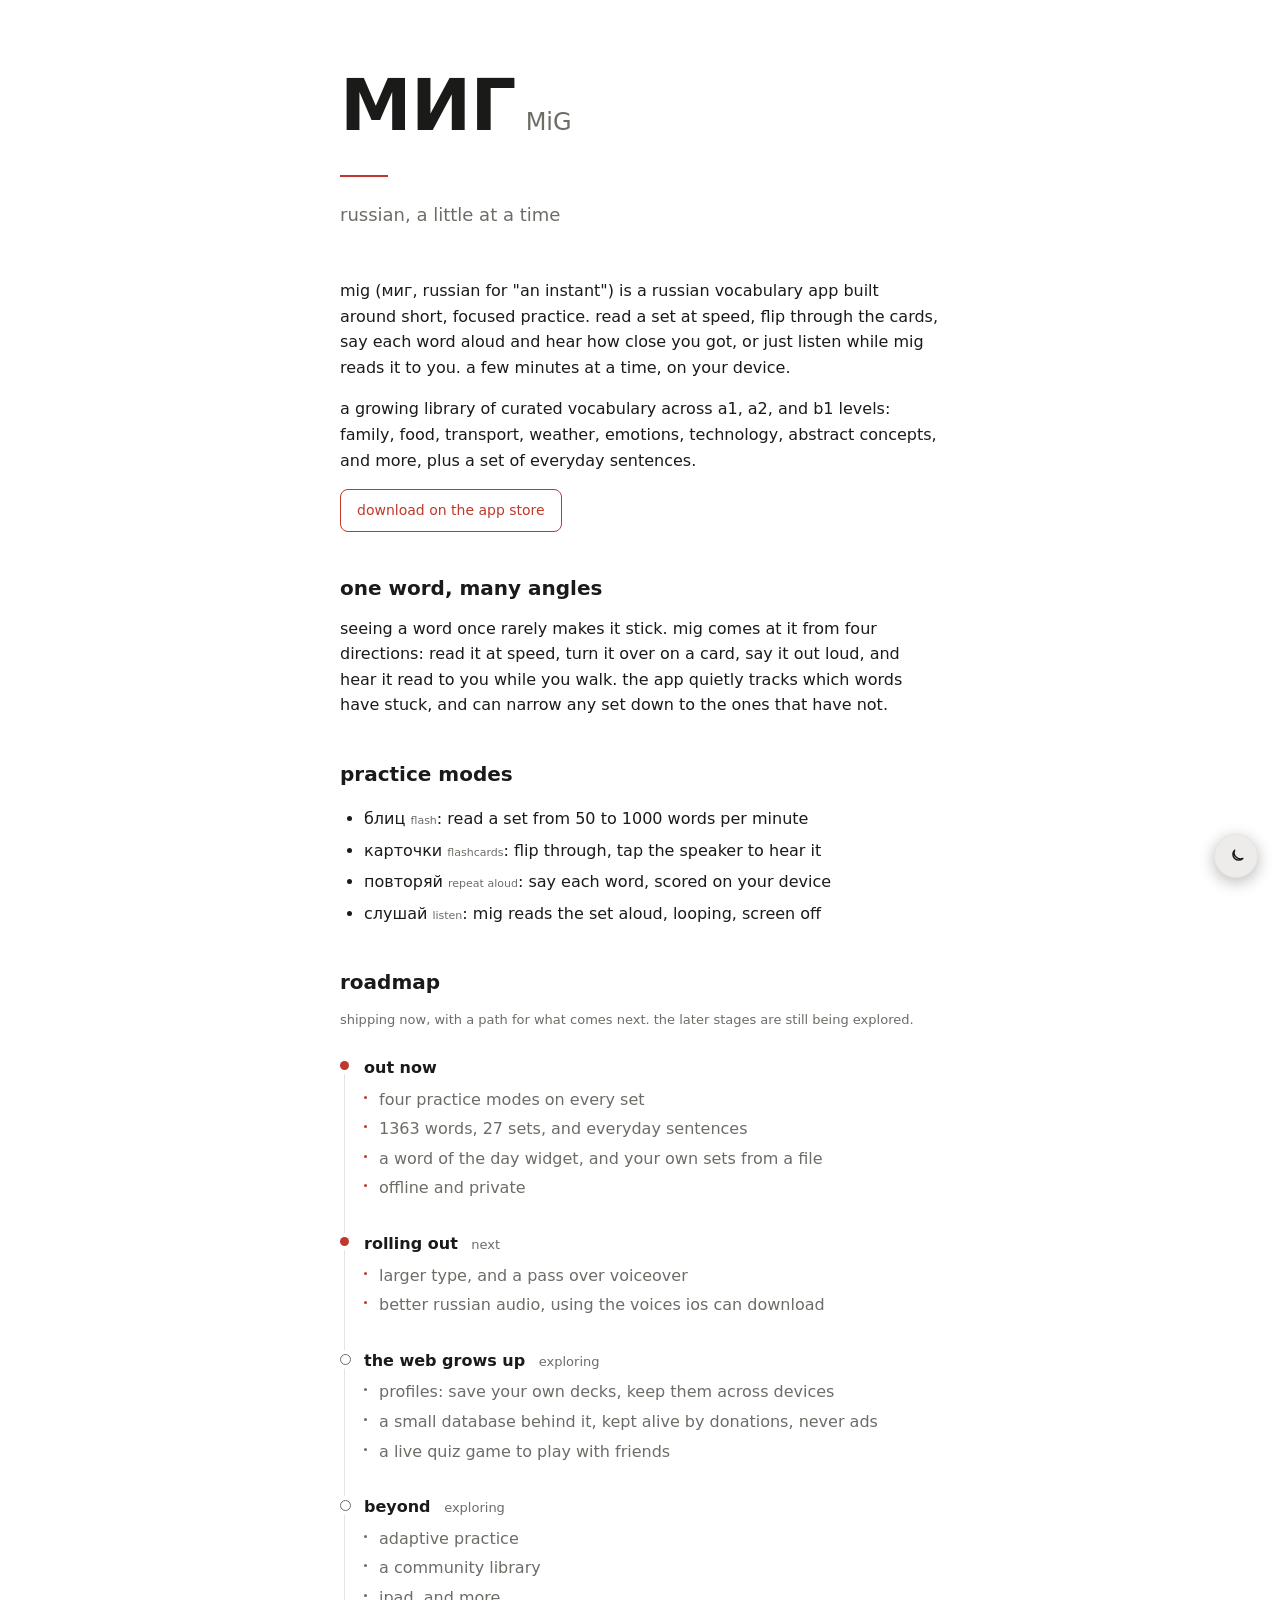
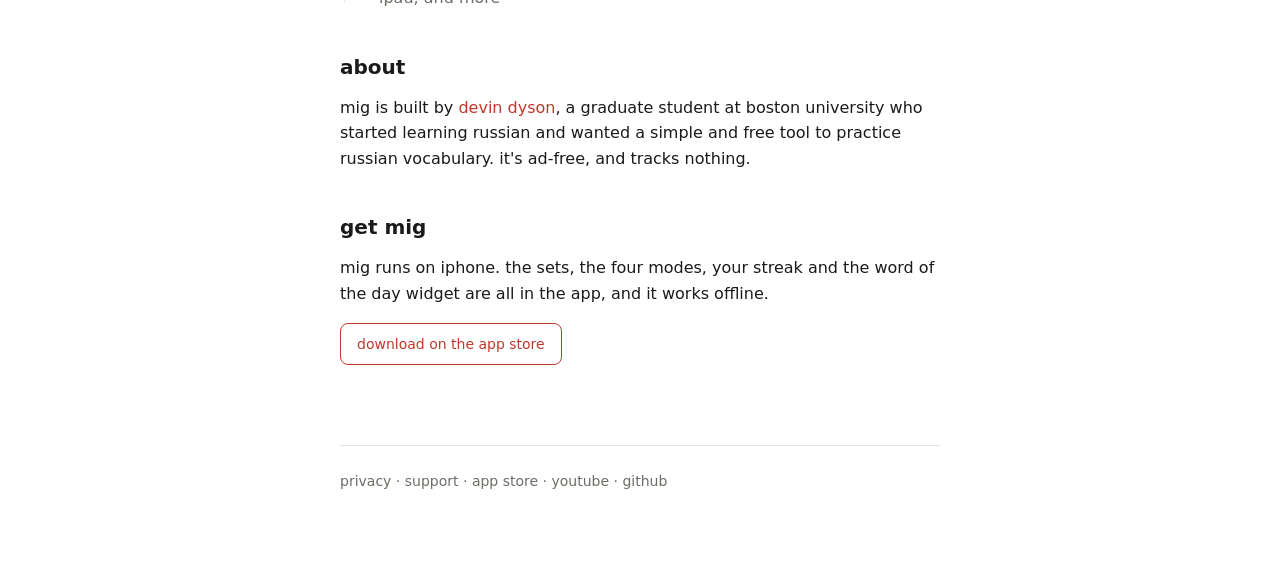
==== commit 661f991d: "about: say what the tool is for 'wanted a tool that didn't exist' described an absence. it now says " ====
--- a/index.html
+++ b/index.html
@@ -84,7 +84,7 @@
 
   <section>
     <h2>about</h2>
-    <p>mig is built by <a href="https://github.com/ddyson1">devin dyson</a>, a graduate student at boston university who started learning russian and wanted a tool that didn't exist. it's free, ad-free, and tracks nothing.</p>
+    <p>mig is built by <a href="https://github.com/ddyson1">devin dyson</a>, a graduate student at boston university who started learning russian and wanted a simple and free tool to practice russian vocabulary. it's ad-free, and tracks nothing.</p>
   </section>
 
   <section>
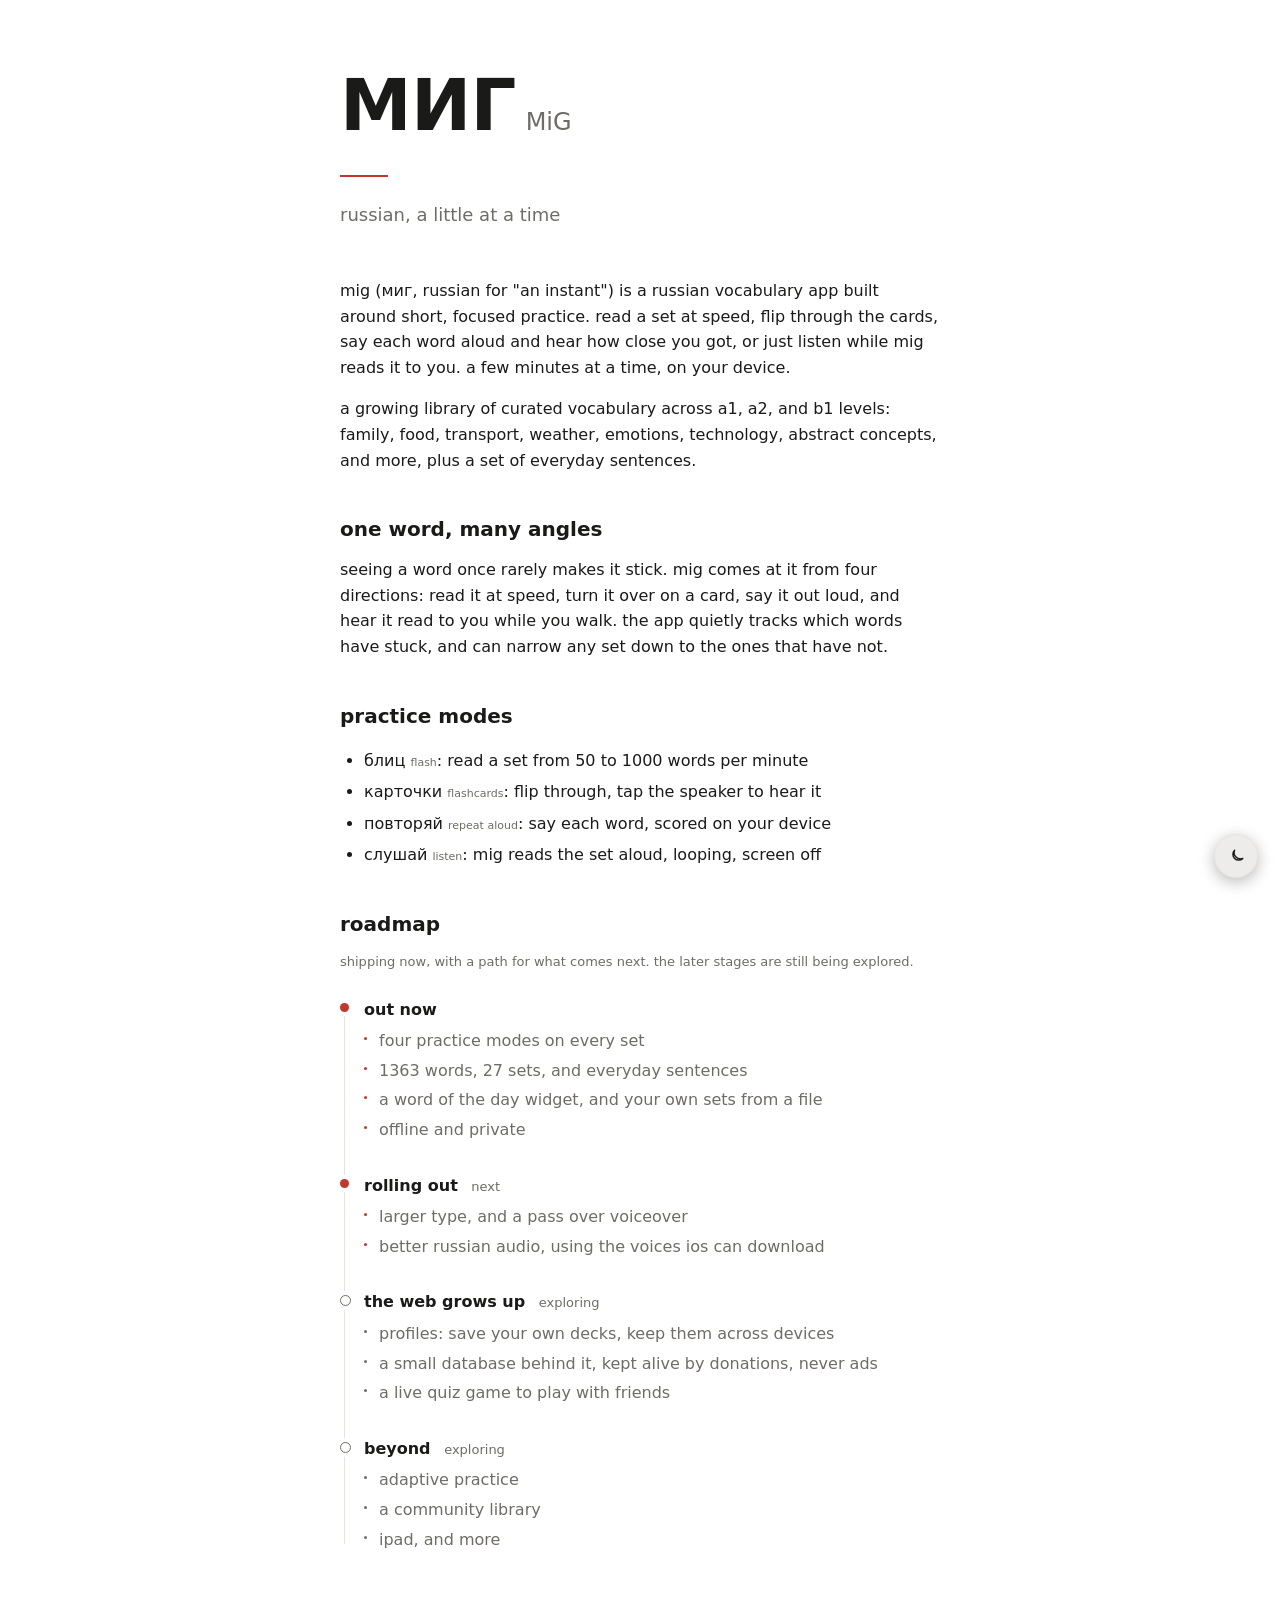
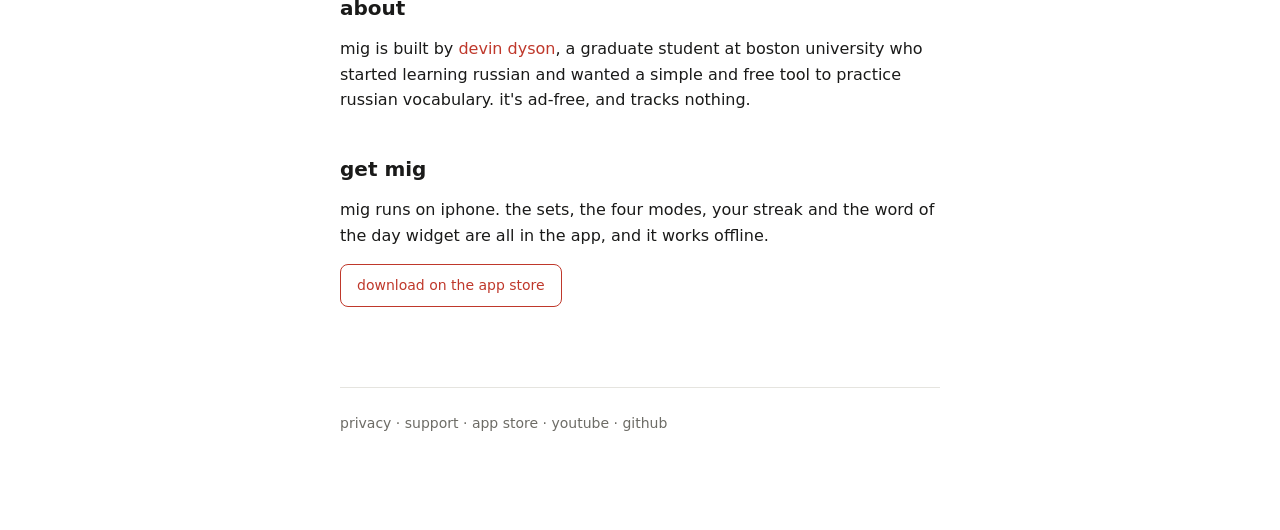
==== commit 38992c0a: "one ask, at the end The hero asked for the install before the page had said what mig is. The 'get mi" ====
--- a/index.html
+++ b/index.html
@@ -25,7 +25,6 @@
   <section>
     <p>mig (миг, russian for "an instant") is a russian vocabulary app built around short, focused practice. read a set at speed, flip through the cards, say each word aloud and hear how close you got, or just listen while mig reads it to you. a few minutes at a time, on your device.</p>
     <p>a growing library of curated vocabulary across a1, a2, and b1 levels: family, food, transport, weather, emotions, technology, abstract concepts, and more, plus a set of everyday sentences.</p>
-    <a class="cta" href="https://apps.apple.com/us/app/mig-russian-speed-reader/id6774667702">download on the app store</a>
   </section>
 
   <section>
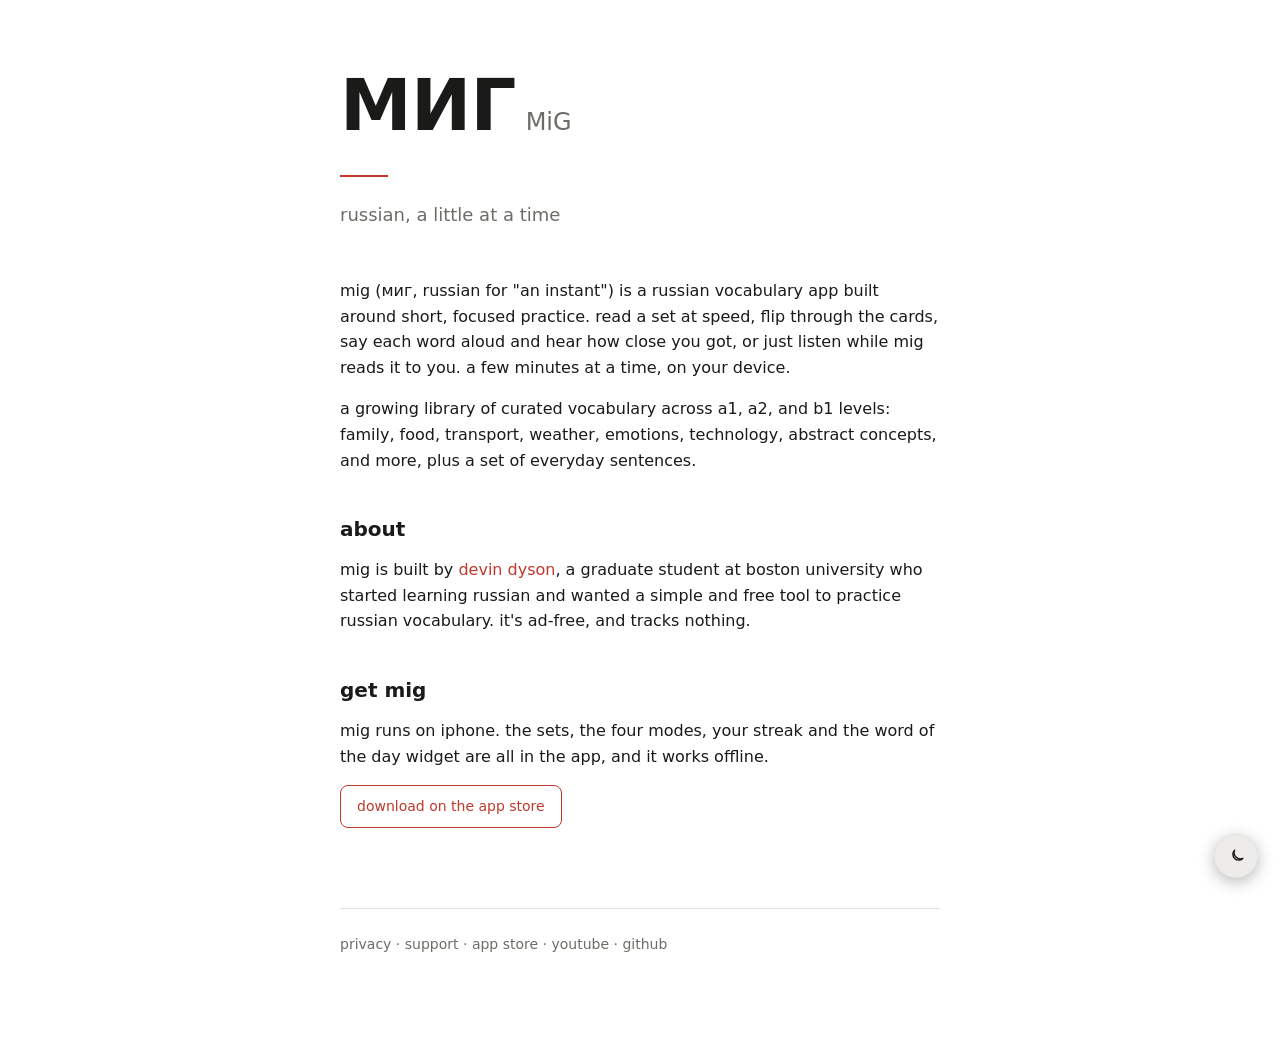
==== commit 7f970e99: "the site is a landing page now Removes the practice-modes list, the 'one word, many angles' section," ====
--- a/index.html
+++ b/index.html
@@ -28,60 +28,6 @@
   </section>
 
   <section>
-    <h2>one word, many angles</h2>
-    <p>seeing a word once rarely makes it stick. mig comes at it from four directions: read it at speed, turn it over on a card, say it out loud, and hear it read to you while you walk. the app quietly tracks which words have stuck, and can narrow any set down to the ones that have not.</p>
-  </section>
-
-  <section>
-    <h2>practice modes</h2>
-    <ul>
-      <li>блиц <span class="lat">flash</span>: read a set from 50 to 1000 words per minute</li>
-      <li>карточки <span class="lat">flashcards</span>: flip through, tap the speaker to hear it</li>
-      <li>повторяй <span class="lat">repeat aloud</span>: say each word, scored on your device</li>
-      <li>слушай <span class="lat">listen</span>: mig reads the set aloud, looping, screen off</li>
-    </ul>
-  </section>
-
-  <section>
-    <h2>roadmap</h2>
-    <p class="meta">shipping now, with a path for what comes next. the later stages are still being explored.</p>
-    <div class="roadmap">
-      <div class="stage">
-        <h3>out now</h3>
-        <ul>
-          <li>four practice modes on every set</li>
-          <li>1363 words, 27 sets, and everyday sentences</li>
-          <li>a word of the day widget, and your own sets from a file</li>
-          <li>offline and private</li>
-        </ul>
-      </div>
-      <div class="stage">
-        <h3>rolling out <span class="when">next</span></h3>
-        <ul>
-          <li>larger type, and a pass over voiceover</li>
-          <li>better russian audio, using the voices ios can download</li>
-        </ul>
-      </div>
-      <div class="stage exploring">
-        <h3>the web grows up <span class="when">exploring</span></h3>
-        <ul>
-          <li>profiles: save your own decks, keep them across devices</li>
-          <li>a small database behind it, kept alive by donations, never ads</li>
-          <li>a live quiz game to play with friends</li>
-        </ul>
-      </div>
-      <div class="stage exploring">
-        <h3>beyond <span class="when">exploring</span></h3>
-        <ul>
-          <li>adaptive practice</li>
-          <li>a community library</li>
-          <li>ipad, and more</li>
-        </ul>
-      </div>
-    </div>
-  </section>
-
-  <section>
     <h2>about</h2>
     <p>mig is built by <a href="https://github.com/ddyson1">devin dyson</a>, a graduate student at boston university who started learning russian and wanted a simple and free tool to practice russian vocabulary. it's ad-free, and tracks nothing.</p>
   </section>
